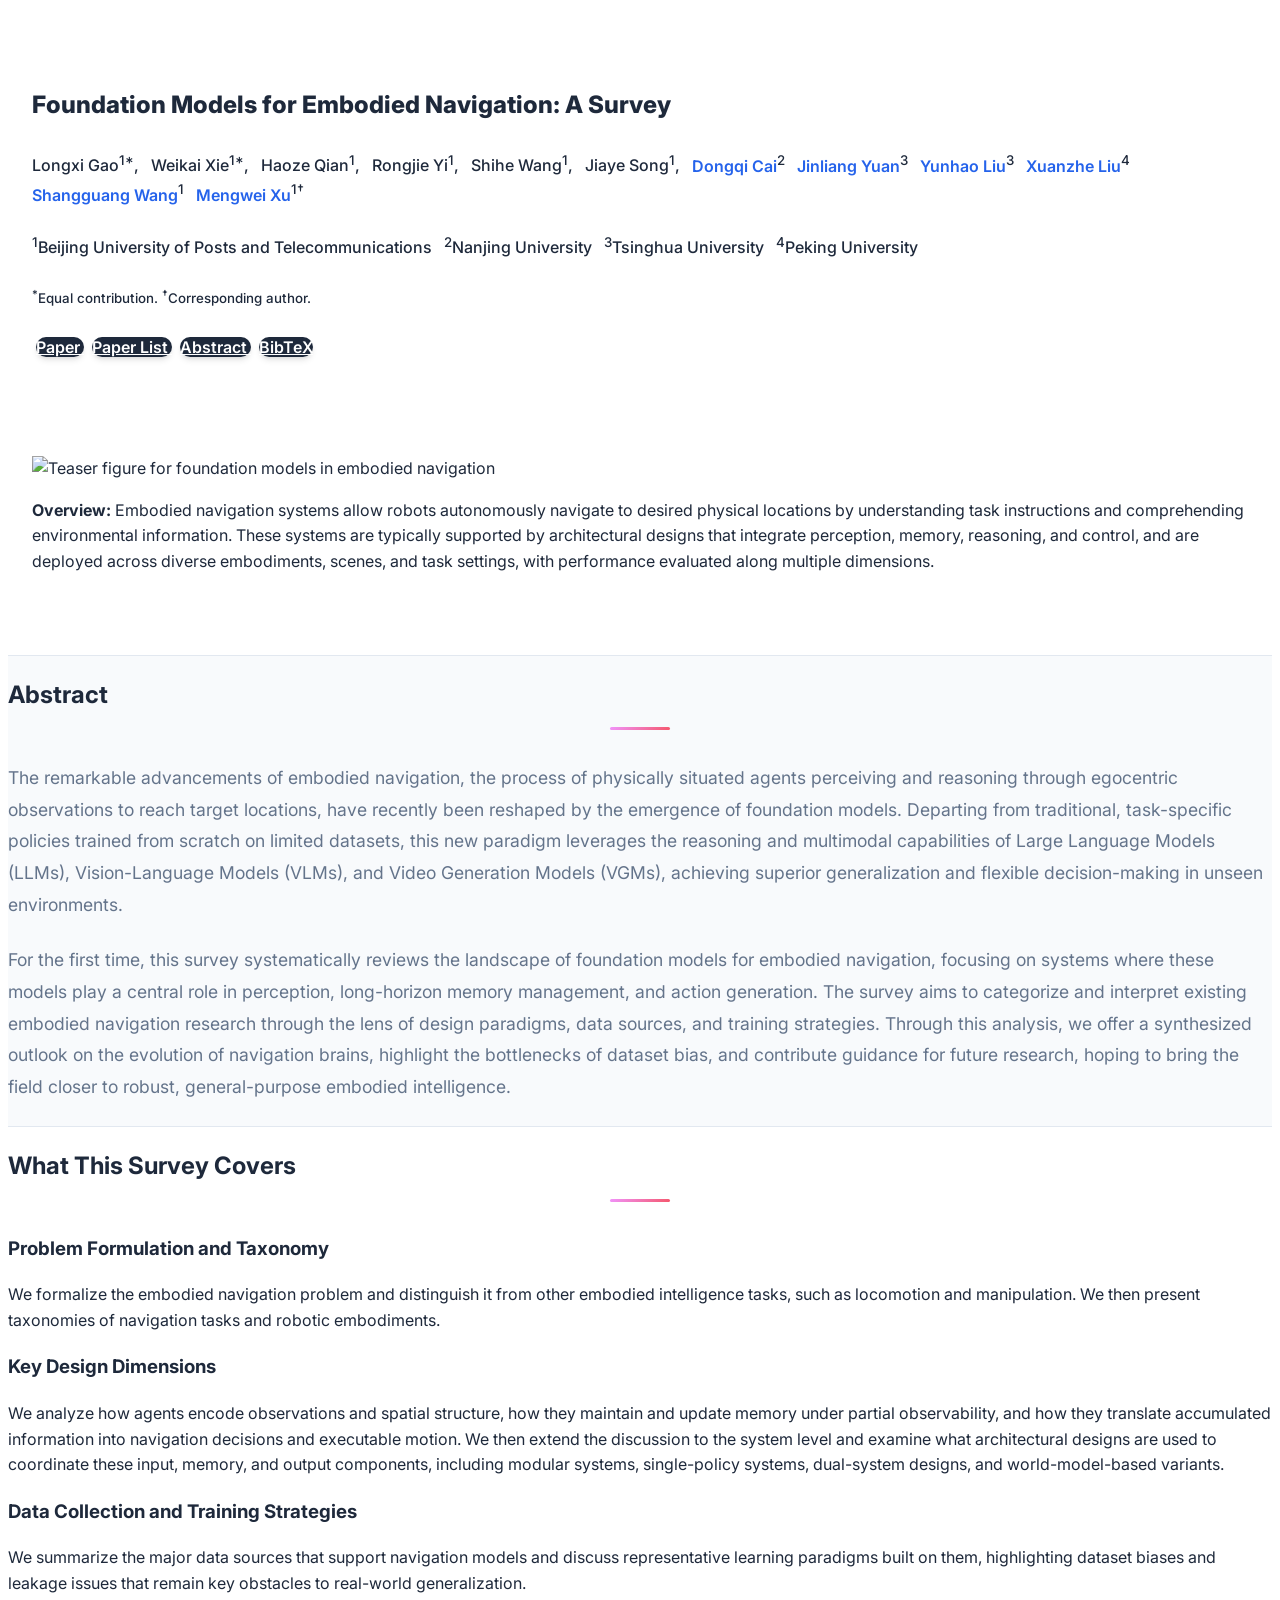
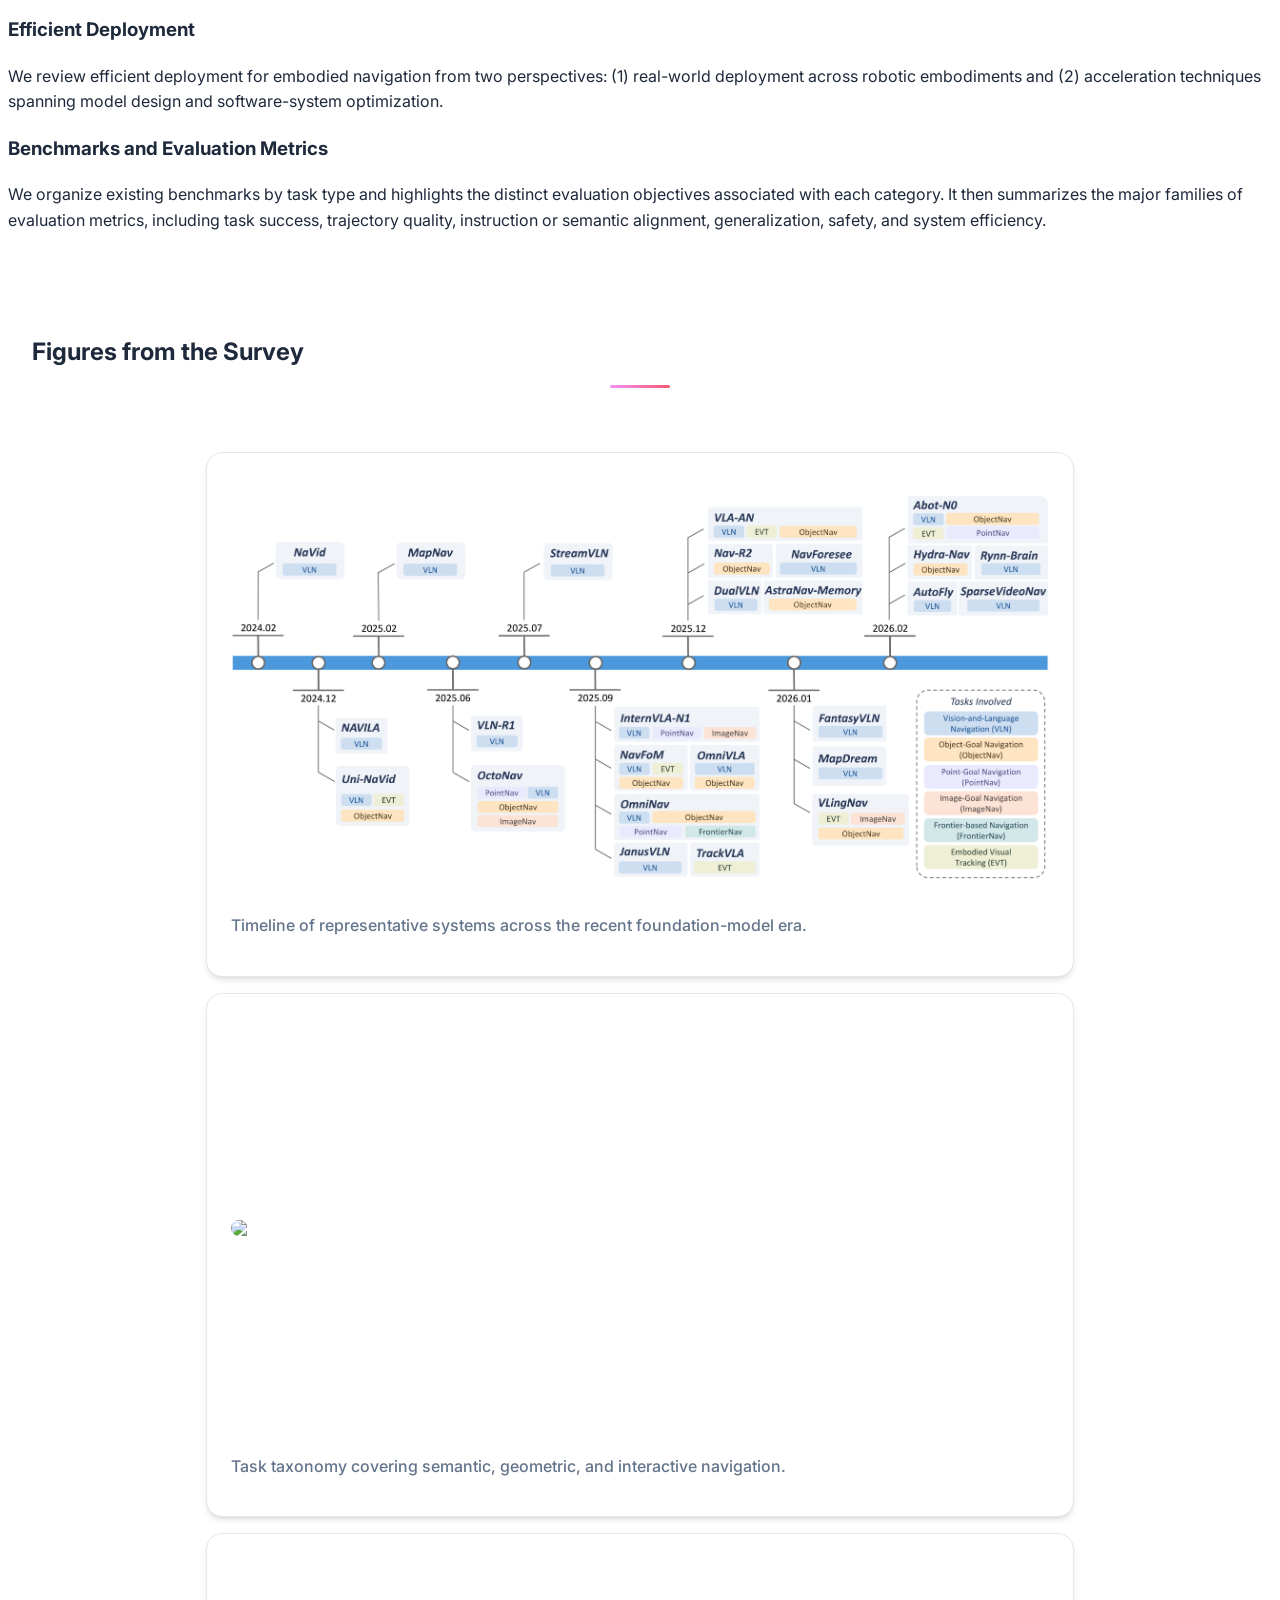
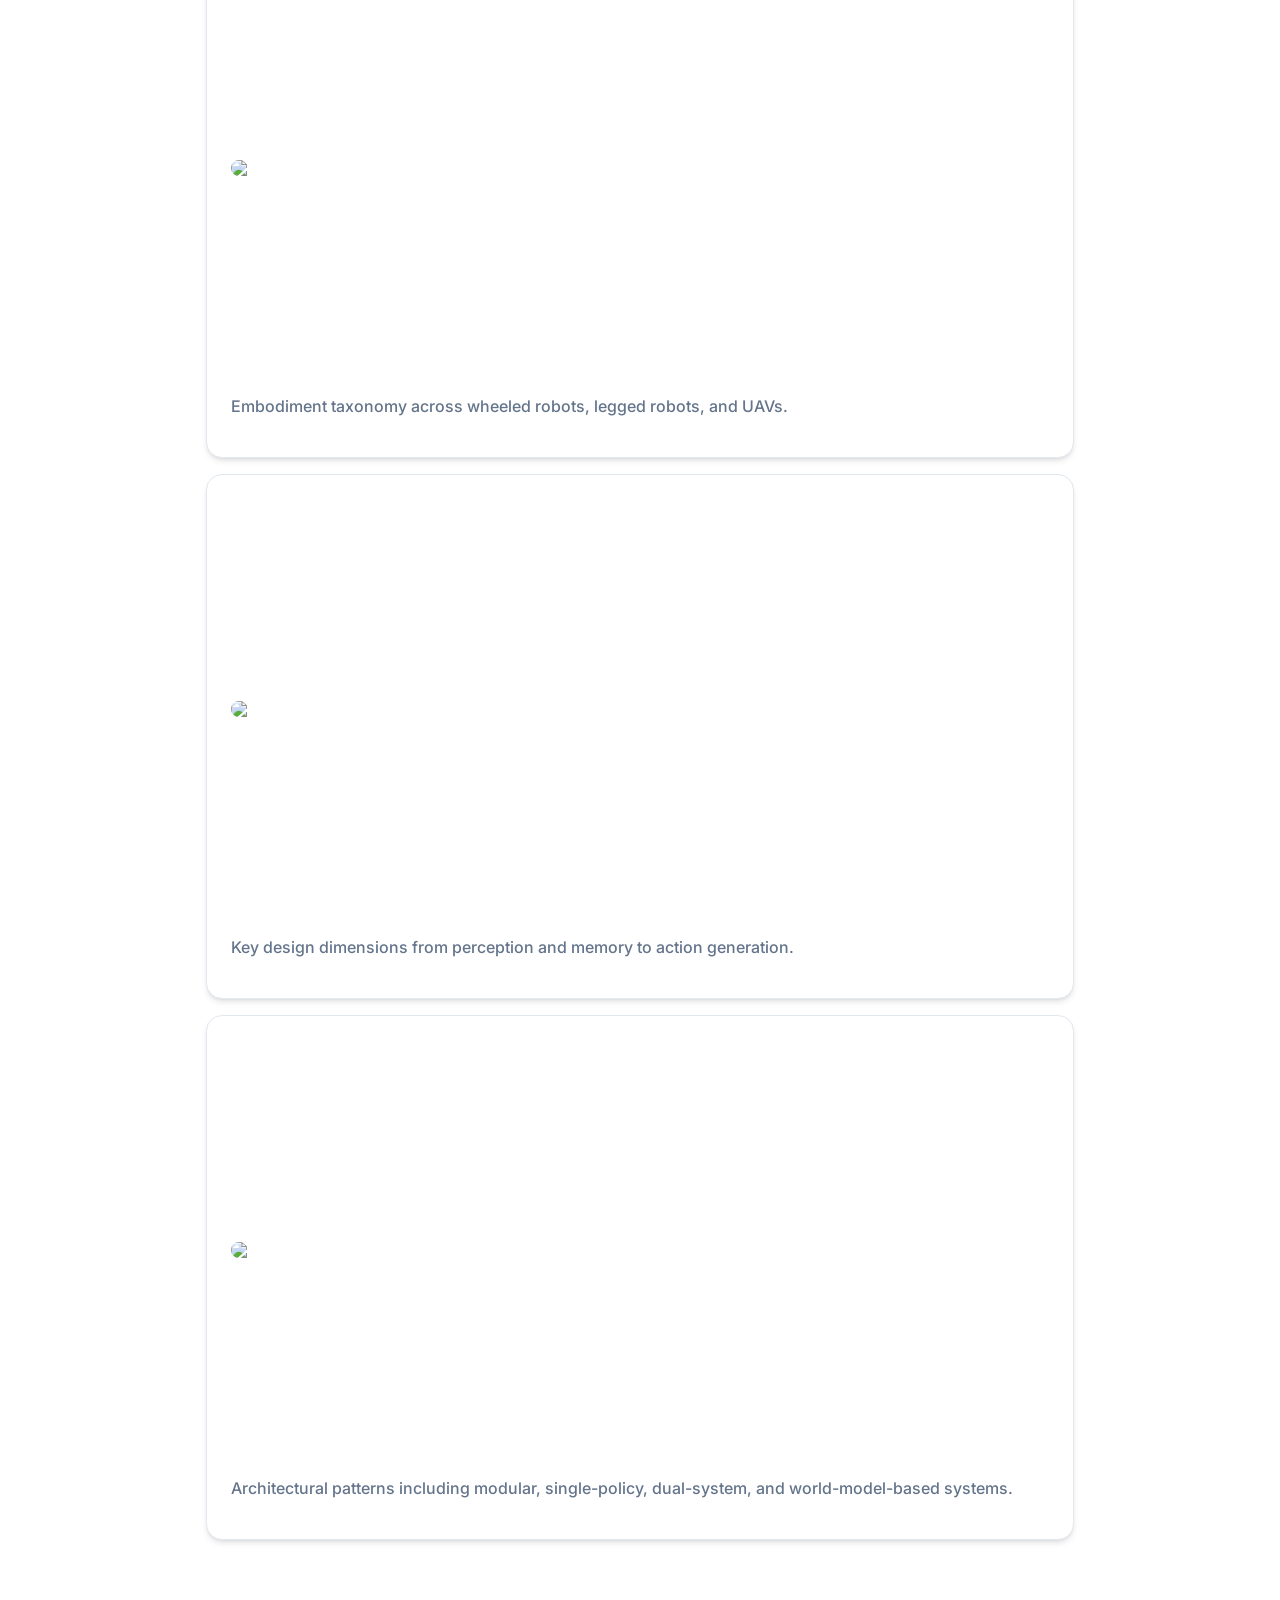
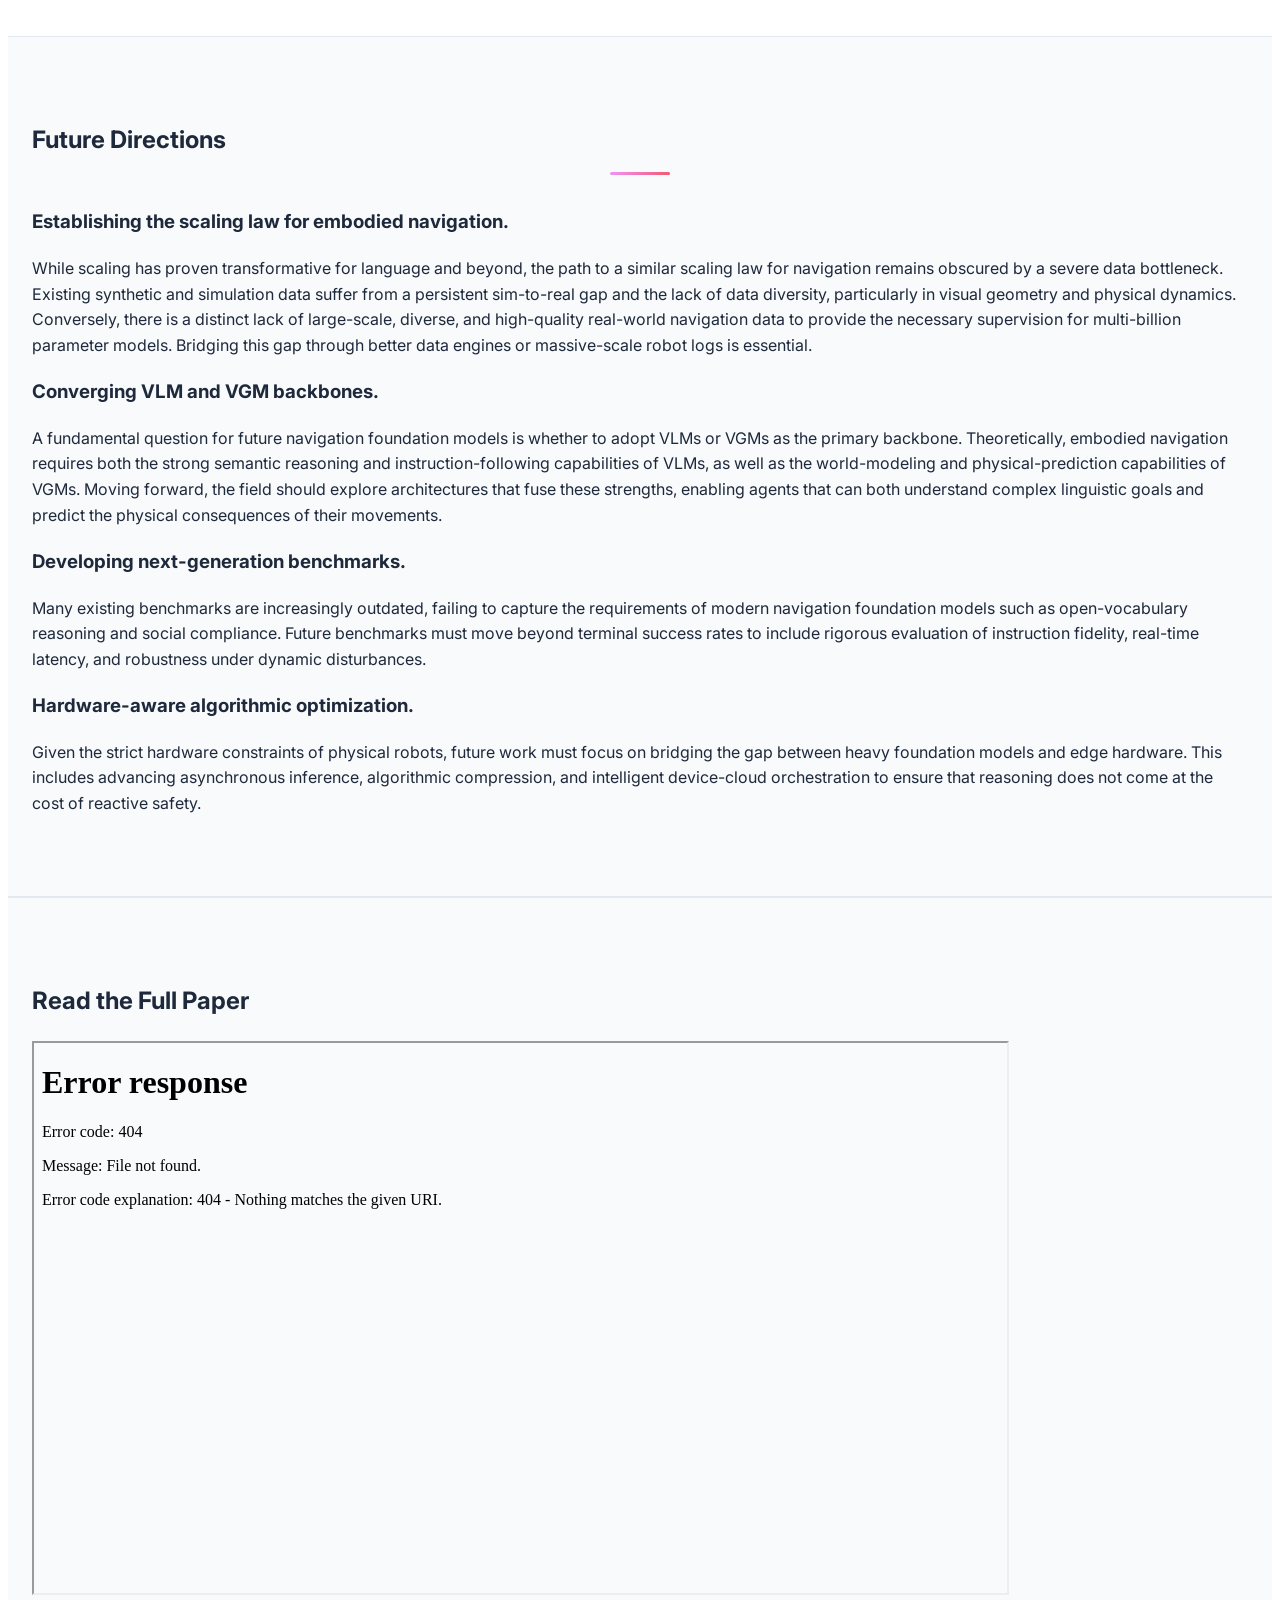
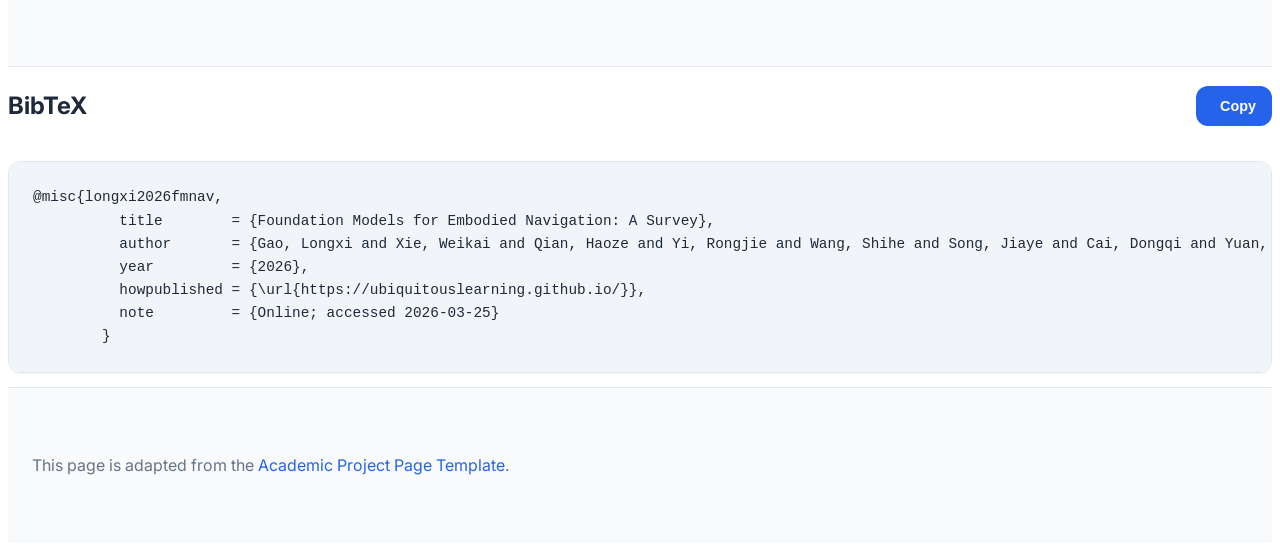
==== index.html @ 3165f584 "init" ====
<!DOCTYPE html>
<html lang="en">
<head>
  <meta charset="utf-8">
  <meta name="viewport" content="width=device-width, initial-scale=1">

  <meta name="title" content="Foundation Models for Embodied Navigation: A Survey">
  <meta name="description" content="Project page for the survey on foundation models for embodied navigation, covering taxonomy, design dimensions, data and training strategies, efficient deployment, benchmarks, and future directions.">
  <meta name="keywords" content="embodied navigation, foundation models, large language models, vision-language models, world models, robot navigation, survey">
  <meta name="author" content="Longxi Gao, Weikai Xie, Haoze Qian, Rongjie Yi, Shihe Wang, Jiaye Song, Dongqi Cai, Jinliang Yuan, Yunhao Liu, Xuanzhe Liu, Shangguang Wang, Mengwei Xu">
  <meta name="robots" content="index, follow">
  <meta name="language" content="English">

  <meta property="og:type" content="article">
  <meta property="og:site_name" content="Embodied Navigation Survey">
  <meta property="og:title" content="Foundation Models for Embodied Navigation: A Survey">
  <meta property="og:description" content="A survey of how LLMs, VLMs, and world-model-style systems are reshaping embodied navigation.">
  <meta property="og:url" content="https://github.com/UbiquitousLearning/EmbodiedNavigation-Survey">
  <meta property="og:image" content="static/images/teaser.png">
  <meta property="og:image:width" content="1200">
  <meta property="og:image:height" content="630">
  <meta property="og:image:alt" content="Foundation Models for Embodied Navigation: A Survey">
  <meta property="article:published_time" content="2026-03-25T00:00:00.000Z">
  <meta property="article:author" content="Longxi Gao">
  <meta property="article:section" content="Research">
  <meta property="article:tag" content="Embodied Navigation">
  <meta property="article:tag" content="Foundation Models">

  <meta name="twitter:card" content="summary_large_image">
  <meta name="twitter:title" content="Foundation Models for Embodied Navigation: A Survey">
  <meta name="twitter:description" content="Survey project page for foundation models in embodied navigation.">
  <meta name="twitter:image" content="static/images/teaser.png">
  <meta name="twitter:image:alt" content="Foundation Models for Embodied Navigation: A Survey">

  <meta name="citation_title" content="Foundation Models for Embodied Navigation: A Survey">
  <meta name="citation_author" content="Gao, Longxi">
  <meta name="citation_author" content="Xie, Weikai">
  <meta name="citation_author" content="Qian, Haoze">
  <meta name="citation_author" content="Yi, Rongjie">
  <meta name="citation_author" content="Wang, Shihe">
  <meta name="citation_author" content="Song, Jiaye">
  <meta name="citation_author" content="Cai, Dongqi">
  <meta name="citation_author" content="Yuan, Jinliang">
  <meta name="citation_author" content="Liu, Yunhao">
  <meta name="citation_author" content="Liu, Xuanzhe">
  <meta name="citation_author" content="Wang, Shangguang">
  <meta name="citation_author" content="Xu, Mengwei">
  <meta name="citation_publication_date" content="2026">
  <meta name="citation_conference_title" content="Survey / Preprint">
  <meta name="citation_pdf_url" content="static/pdfs/paper.pdf">

  <meta name="theme-color" content="#2563eb">
  <meta name="msapplication-TileColor" content="#2563eb">
  <meta name="apple-mobile-web-app-capable" content="yes">
  <meta name="apple-mobile-web-app-status-bar-style" content="default">

  <link rel="preconnect" href="https://fonts.googleapis.com">
  <link rel="preconnect" href="https://fonts.gstatic.com" crossorigin>
  <link rel="preconnect" href="https://ajax.googleapis.com">
  <link rel="preconnect" href="https://documentcloud.adobe.com">
  <link rel="preconnect" href="https://cdn.jsdelivr.net">

  <title>Foundation Models for Embodied Navigation: A Survey</title>

  <link rel="icon" type="image/x-icon" href="static/images/robot.png">
  <link rel="apple-touch-icon" href="static/images/robot.png">

  <link rel="stylesheet" href="static/css/bulma.min.css">
  <link rel="stylesheet" href="static/css/index.css">

  <link rel="preload" href="static/css/bulma-carousel.min.css" as="style" onload="this.onload=null;this.rel='stylesheet'">
  <link rel="preload" href="static/css/bulma-slider.min.css" as="style" onload="this.onload=null;this.rel='stylesheet'">
  <link rel="preload" href="static/css/fontawesome.all.min.css" as="style" onload="this.onload=null;this.rel='stylesheet'">
  <link rel="preload" href="https://cdn.jsdelivr.net/gh/jpswalsh/academicons@1/css/academicons.min.css" as="style" onload="this.onload=null;this.rel='stylesheet'">

  <noscript>
    <link rel="stylesheet" href="static/css/bulma-carousel.min.css">
    <link rel="stylesheet" href="static/css/bulma-slider.min.css">
    <link rel="stylesheet" href="static/css/fontawesome.all.min.css">
    <link rel="stylesheet" href="https://cdn.jsdelivr.net/gh/jpswalsh/academicons@1/css/academicons.min.css">
  </noscript>

  <link href="https://fonts.googleapis.com/css2?family=Inter:wght@400;500;600;700;800&amp;display=swap" rel="stylesheet">

  <script defer src="https://ajax.googleapis.com/ajax/libs/jquery/3.5.1/jquery.min.js"></script>
  <script defer src="https://documentcloud.adobe.com/view-sdk/main.js"></script>
  <script defer src="static/js/fontawesome.all.min.js"></script>
  <script defer src="static/js/bulma-carousel.min.js"></script>
  <script defer src="static/js/bulma-slider.min.js"></script>
  <script defer src="static/js/index.js"></script>

  <script type="application/ld+json">
  {
    "@context": "https://schema.org",
    "@type": "ScholarlyArticle",
    "headline": "Foundation Models for Embodied Navigation: A Survey",
    "description": "A survey of foundation-model-centered embodied navigation, covering taxonomy, architectural design, data and training pipelines, efficient deployment, benchmarks, and future directions.",
    "author": [
      {"@type": "Person", "name": "Longxi Gao"},
      {"@type": "Person", "name": "Weikai Xie"},
      {"@type": "Person", "name": "Haoze Qian"},
      {"@type": "Person", "name": "Rongjie Yi"},
      {"@type": "Person", "name": "Shihe Wang"},
      {"@type": "Person", "name": "Jiaye Song"},
      {"@type": "Person", "name": "Dongqi Cai"},
      {"@type": "Person", "name": "Jinliang Yuan"},
      {"@type": "Person", "name": "Yunhao Liu"},
      {"@type": "Person", "name": "Xuanzhe Liu"},
      {"@type": "Person", "name": "Shangguang Wang"},
      {"@type": "Person", "name": "Mengwei Xu"}
    ],
    "datePublished": "2026-03-25",
    "publisher": {
      "@type": "Organization",
      "name": "Beijing University of Posts and Telecommunications"
    },
    "url": "https://github.com/UbiquitousLearning/EmbodiedNavigation-Survey",
    "image": "static/images/teaser.png",
    "keywords": [
      "Embodied Navigation",
      "Foundation Models",
      "Vision-Language Models",
      "Large Language Models",
      "World Models"
    ],
    "abstract": "This survey systematically reviews systems where LLMs, VLMs, and related predictive models play a central role in embodied navigation, focusing on taxonomy, design paradigms, data and training strategies, deployment constraints, evaluation, and future directions.",
    "isAccessibleForFree": true,
    "mainEntity": {
      "@type": "WebPage",
      "@id": "https://github.com/UbiquitousLearning/EmbodiedNavigation-Survey"
    }
  }
  </script>
</head>
<body>

  <main id="main-content">
    <section class="hero">
      <div class="hero-body">
        <div class="container is-max-desktop">
          <div class="columns is-centered">
            <div class="column has-text-centered">
              <h1 class="title is-1 publication-title">Foundation Models for Embodied Navigation: A Survey</h1>
              <div class="is-size-5 publication-authors">
                <span class="author-block">Longxi Gao<sup>1*</sup>,</span>
                <span class="author-block">Weikai Xie<sup>1*</sup>,</span>
                <span class="author-block">Haoze Qian<sup>1</sup>,</span>
                <span class="author-block">Rongjie Yi<sup>1</sup>,</span>
                <span class="author-block">Shihe Wang<sup>1</sup>,</span>
                <span class="author-block">Jiaye Song<sup>1</sup>,</span>
                <span class="author-block">
                  <a href="https://www.caidongqi.com/" target="_blank">Dongqi Cai</a><sup>2</sup>
                </span>    
                <span class="author-block">
                  <a href="https://www.yuanjinliang.com/" target="_blank">Jinliang Yuan</a><sup>3</sup>
                </span>    
                <span class="author-block">
                  <a href="https://people.gix.tsinghua.edu.cn/yunhao/en.html" target="_blank">Yunhao Liu</a><sup>3</sup>
                </span>    
                <span class="author-block">
                  <a href="https://cs.pku.edu.cn/info/1234/2110.htm" target="_blank">Xuanzhe Liu</a><sup>4</sup>
                </span>    
                <span class="author-block">
                  <a href="https://teacher.bupt.edu.cn/wangshangguang" target="_blank">Shangguang Wang</a><sup>1</sup>
                </span>    
                <span class="author-block">
                  <a href="https://xumengwei.github.io/" target="_blank">Mengwei Xu</a><sup>1†</sup>
                </span>                
                </span>
              </div>

              <div class="is-size-5 publication-authors">
                <span class="author-block"><sup>1</sup>Beijing University of Posts and Telecommunications</span>
                <span class="author-block"><sup>2</sup>Nanjing University</span>
                <span class="author-block"><sup>3</sup>Tsinghua University</span>
                <span class="author-block"><sup>4</sup>Peking University</span>
              </div>

              <div class="is-size-6 publication-authors">
                <span class="author-block"><small><sup>*</sup>Equal contribution. <sup>†</sup>Corresponding author.</small></span>
              </div>

              <div class="publication-links">
                <span class="link-block">
                  <a href="static/pdfs/foundation-models-for-embodied-navigation-a-survey.pdf" target="_blank" rel="noopener noreferrer" class="external-link button is-normal is-rounded is-dark">
                    <span class="icon">
                      <i class="fas fa-file-pdf"></i>
                    </span>
                    <span>Paper</span>
                  </a>
                </span>
                <span class="link-block">
                  <a href="https://github.com/UbiquitousLearning/EmbodiedNavigation-Survey" target="_blank" rel="noopener noreferrer" class="external-link button is-normal is-rounded is-dark">
                    <span class="icon">
                      <i class="fab fa-github"></i>
                    </span>
                    <span>Paper List</span>
                  </a>
                </span>
                <span class="link-block">
                  <a href="#survey-map" class="external-link button is-normal is-rounded is-dark">
                    <span class="icon">
                      <i class="fas fa-sitemap"></i>
                    </span>
                    <span>Abstract</span>
                  </a>
                </span>
                <span class="link-block">
                  <a href="#BibTeX" class="external-link button is-normal is-rounded is-dark">
                    <span class="icon">
                      <i class="fas fa-quote-right"></i>
                    </span>
                    <span>BibTeX</span>
                  </a>
                </span>
              </div>
            </div>
          </div>
        </div>
      </div>
    </section>

    <section class="hero teaser">
      <div class="container is-max-desktop">
        <div class="hero-body">
          <img src="static/images/0_teaser.png" alt="Teaser figure for foundation models in embodied navigation" loading="eager"/>
          <p class="subtitle has-text-justified is-size-6">
            <strong>Overview:</strong> Embodied navigation systems allow robots autonomously navigate to desired physical locations by understanding task instructions and comprehending environmental information. These systems are typically supported by architectural designs that integrate perception, memory, reasoning, and control, and are deployed across diverse embodiments, scenes, and task settings, with performance evaluated along multiple dimensions.
          </p>
        </div>
      </div>
    </section>

    <section class="section hero is-light" id="survey-map">
      <div class="container is-max-desktop">
        <div class="columns is-centered has-text-centered">
          <div class="column is-four-fifths">
            <h2 class="title is-3">Abstract</h2>
            <div class="content has-text-justified">
              <p>
                The remarkable advancements of embodied navigation, the process of physically situated agents perceiving and reasoning through egocentric observations to reach target locations, have recently been reshaped by the emergence of foundation models. Departing from traditional, task-specific policies trained from scratch on limited datasets, this new paradigm leverages the reasoning and multimodal capabilities of Large Language Models (LLMs), Vision-Language Models (VLMs), and Video Generation Models (VGMs), achieving superior generalization and flexible decision-making in unseen environments.
              </p>
              <p>
                For the first time, this survey systematically reviews the landscape of foundation models for embodied navigation, focusing on systems where these models play a central role in perception, long-horizon memory management, and action generation.
                The survey aims to categorize and interpret existing embodied navigation research through the lens of design paradigms, data sources, and training strategies.
                Through this analysis, we offer a synthesized outlook on the evolution of navigation brains, highlight the bottlenecks of dataset bias, and contribute guidance for future research, hoping to bring the field closer to robust, general-purpose embodied intelligence.
              </p>
            </div>
          </div>
        </div>
      </div>
    </section>

    <section class="section">
      <div class="container is-max-desktop">
        <div class="columns is-centered">
          <div class="column is-full-width">
            <h2 class="title is-3 has-text-centered">What This Survey Covers</h2>
            <div class="columns is-multiline">
              <div class="column is-full">
                <div class="box">
                  <h3 class="title is-5">Problem Formulation and Taxonomy</h3>
                  <p>We formalize the embodied navigation problem and distinguish it from other embodied intelligence tasks, such as locomotion and manipulation. We then present taxonomies of navigation tasks and robotic embodiments.</p>
                </div>
              </div>
              <div class="column is-full">
                <div class="box">
                  <h3 class="title is-5">Key Design Dimensions</h3>
                  <p>We analyze how agents encode observations and spatial structure, how they maintain and update memory under partial observability, and how they translate accumulated information into navigation decisions and executable motion. We then extend the discussion to the system level and examine what architectural designs are used to coordinate these input, memory, and output components, including modular systems, single-policy systems, dual-system designs, and world-model-based variants.</p>
                </div>
              </div>
              <div class="column is-full">
                <div class="box">
                  <h3 class="title is-5">Data Collection and Training Strategies</h3>
                  <p>We summarize the major data sources that support navigation models and discuss representative learning paradigms built on them, highlighting dataset biases and leakage issues that remain key obstacles to real-world generalization.</p>
                </div>
              </div>
              <div class="column is-full">
                <div class="box">
                  <h3 class="title is-5">Efficient Deployment</h3>
                  <p>We review efficient deployment for embodied navigation from two perspectives: (1) real-world deployment across robotic embodiments and (2) acceleration techniques spanning model design and software-system optimization.</p>
                </div>
              </div>
              <div class="column is-full">
                <div class="box">
                  <h3 class="title is-5">Benchmarks and Evaluation Metrics</h3>
                  <p>We organize existing benchmarks by task type and highlights the distinct evaluation objectives associated with each category. It then summarizes the major families of evaluation metrics, including task success, trajectory quality, instruction or semantic alignment, generalization, safety, and system efficiency.</p>
                </div>
              </div>
            </div>
          </div>
        </div>
      </div>
    </section>

    <section class="hero is-small">
      <div class="hero-body">
        <div class="container survey-carousel-container">
          <h2 class="title is-3 has-text-centered">Figures from the Survey</h2>
          <div id="results-carousel" class="carousel results-carousel">
            <div class="item">
              <div class="survey-figure-frame">
                <img src="static/images/1_timeline.png" alt="Timeline of representative embodied navigation foundation models" loading="lazy"/>
              </div>
              <h2 class="subtitle has-text-centered">
                Timeline of representative systems across the recent foundation-model era.
              </h2>
            </div>
            <div class="item">
              <div class="survey-figure-frame">
                <img src="static/images/2_2_task_taxonomy.png" alt="Task taxonomy for embodied navigation" loading="lazy"/>
              </div>
              <h2 class="subtitle has-text-centered">
                Task taxonomy covering semantic, geometric, and interactive navigation.
              </h2>
            </div>
            <div class="item">
              <div class="survey-figure-frame">
                <img src="static/images/2_3_embodiment_taxonomy.png" alt="Embodiment taxonomy for embodied navigation" loading="lazy"/>
              </div>
              <h2 class="subtitle has-text-centered">
                Embodiment taxonomy across wheeled robots, legged robots, and UAVs.
              </h2>
            </div>
            <div class="item">
              <div class="survey-figure-frame">
                <img src="static/images/3_1_key_design.png" alt="Key design dimensions for embodied navigation" loading="lazy"/>
              </div>
              <h2 class="subtitle has-text-centered">
                Key design dimensions from perception and memory to action generation.
              </h2>
            </div>
            <div class="item">
              <div class="survey-figure-frame">
                <img src="static/images/3_4_architecture.png" alt="Architecture patterns for embodied navigation systems" loading="lazy"/>
              </div>
              <h2 class="subtitle has-text-centered">
                Architectural patterns including modular, single-policy, dual-system, and world-model-based systems.
              </h2>
            </div>
          </div>
        </div>
      </div>
    </section>

    <section class="hero is-small is-light">
      <div class="hero-body">
        <div class="container">
          <h2 class="title is-3 has-text-centered">Future Directions</h2>
          <div class="columns is-multiline is-centered">
            <div class="column is-two-thirds">
              <div class="box">
                <h3 class="title is-5">Establishing the scaling law for embodied navigation.</h3>
                <p>While scaling has proven transformative for language and beyond, the path to a similar scaling law for navigation remains obscured by a severe data bottleneck. Existing synthetic and simulation data suffer from a persistent sim-to-real gap and the lack of data diversity, particularly in visual geometry and physical dynamics. Conversely, there is a distinct lack of large-scale, diverse, and high-quality real-world navigation data to provide the necessary supervision for multi-billion parameter models. Bridging this gap through better data engines or massive-scale robot logs is essential.</p>
              </div>
            </div>
          
            <div class="column is-two-thirds">
              <div class="box">
                <h3 class="title is-5">Converging VLM and VGM backbones.</h3>
                <p>A fundamental question for future navigation foundation models is whether to adopt VLMs or VGMs as the primary backbone. Theoretically, embodied navigation requires both the strong semantic reasoning and instruction-following capabilities of VLMs, as well as the world-modeling and physical-prediction capabilities of VGMs. Moving forward, the field should explore architectures that fuse these strengths, enabling agents that can both understand complex linguistic goals and predict the physical consequences of their movements.</p>
              </div>
            </div>
          
            <div class="column is-two-thirds">
              <div class="box">
                <h3 class="title is-5">Developing next-generation benchmarks.</h3>
                <p>Many existing benchmarks are increasingly outdated, failing to capture the requirements of modern navigation foundation models such as open-vocabulary reasoning and social compliance. Future benchmarks must move beyond terminal success rates to include rigorous evaluation of instruction fidelity, real-time latency, and robustness under dynamic disturbances.</p>
              </div>
            </div>
          
            <div class="column is-two-thirds">
              <div class="box">
                <h3 class="title is-5">Hardware-aware algorithmic optimization.</h3>
                <p>Given the strict hardware constraints of physical robots, future work must focus on bridging the gap between heavy foundation models and edge hardware. This includes advancing asynchronous inference, algorithmic compression, and intelligent device-cloud orchestration to ensure that reasoning does not come at the cost of reactive safety.</p>
              </div>
            </div>
          </div>          
        </div>
      </div>
    </section>

    <section class="hero is-small is-light">
      <div class="hero-body">
        <div class="container">
          <h2 class="title has-text-centered">Read the Full Paper</h2>
          <div class="has-text-centered">
            <iframe src="static/pdfs/foundation-models-for-embodied-navigation-a-survey.pdf" width="80%" height="550" title="Foundation Models for Embodied Navigation: A Survey PDF"></iframe>
          </div>
        </div>
      </div>
    </section>

    <section class="section" id="BibTeX">
      <div class="container is-max-desktop content">
        <div class="bibtex-header">
          <h2 class="title">BibTeX</h2>
          <button class="copy-bibtex-btn" onclick="copyBibTeX()" title="Copy BibTeX to clipboard">
            <i class="fas fa-copy"></i>
            <span class="copy-text">Copy</span>
          </button>
        </div>
        <pre id="bibtex-code"><code>@misc{longxi2026fmnav,
          title        = {Foundation Models for Embodied Navigation: A Survey},
          author       = {Gao, Longxi and Xie, Weikai and Qian, Haoze and Yi, Rongjie and Wang, Shihe and Song, Jiaye and Cai, Dongqi and Yuan, Jinliang and Liu, Yunhao and Liu, Xuanzhe and Wang, Shangguang and Xu, Mengwei},
          year         = {2026},
          howpublished = {\url{https://ubiquitouslearning.github.io/}},
          note         = {Online; accessed 2026-03-25}
        }</code></pre>
      </div>
    </section>

    <footer class="footer">
      <div class="container">
        <div class="columns is-centered">
          <div class="column is-8">
            <div class="content">
              <p>
                This page is adapted from the <a href="https://github.com/eliahuhorwitz/Academic-project-page-template" target="_blank" rel="noopener noreferrer">Academic Project Page Template</a>.
              </p>
            </div>
          </div>
        </div>
      </div>
    </footer>
  </main>
</body>
</html>
---- static/css/index.css ----
/* Modern CSS Variables for consistent theming */
:root {
  --primary-color: #2563eb;
  --primary-hover: #1d4ed8;
  --secondary-color: #64748b;
  --accent-color: #0ea5e9;
  --text-primary: #1e293b;
  --text-secondary: #64748b;
  --text-light: #94a3b8;
  --background-primary: #ffffff;
  --background-secondary: #f8fafc;
  --background-accent: #f1f5f9;
  --border-color: #e2e8f0;
  --shadow-sm: 0 1px 2px 0 rgb(0 0 0 / 0.05);
  --shadow-md: 0 4px 6px -1px rgb(0 0 0 / 0.1), 0 2px 4px -2px rgb(0 0 0 / 0.1);
  --shadow-lg: 0 10px 15px -3px rgb(0 0 0 / 0.1), 0 4px 6px -4px rgb(0 0 0 / 0.1);
  --shadow-xl: 0 20px 25px -5px rgb(0 0 0 / 0.1), 0 8px 10px -6px rgb(0 0 0 / 0.1);
  --gradient-primary: linear-gradient(135deg, #667eea 0%, #764ba2 100%);
  --gradient-accent: linear-gradient(135deg, #f093fb 0%, #f5576c 100%);
  --gradient-subtle: linear-gradient(135deg, #ffecd2 0%, #fcb69f 100%);
  --border-radius: 12px;
  --border-radius-lg: 16px;
  --transition: all 0.3s cubic-bezier(0.4, 0, 0.2, 1);
}

/* Smooth scrolling for better UX */
html {
  scroll-behavior: smooth;
}

body {
  font-family: 'Inter', 'Segoe UI', -apple-system, BlinkMacSystemFont, sans-serif;
  color: var(--text-primary);
  line-height: 1.6;
  font-size: 16px;
  background-color: var(--background-primary);
  -webkit-font-smoothing: antialiased;
  -moz-osx-font-smoothing: grayscale;
}


/* Modern Button Styles */
.button {
  border-radius: var(--border-radius) !important;
  font-weight: 600 !important;
  transition: var(--transition) !important;
  border: 2px solid transparent !important;
  position: relative;
  overflow: hidden;
}

.button.is-dark {
  background: var(--text-primary) !important;
  border: none !important;
  color: white !important;
  box-shadow: var(--shadow-md);
}

.button.is-dark:hover {
  transform: translateY(-2px);
  box-shadow: var(--shadow-lg);
  background: var(--primary-color) !important;
}

.button.is-dark:active {
  transform: translateY(0);
  box-shadow: var(--shadow-md);
}

.footer .icon-link {
    font-size: 25px;
    color: var(--text-secondary);
    transition: var(--transition);
}

.footer .icon-link:hover {
    color: var(--primary-color);
    transform: translateY(-2px);
}

.link-block a {
    margin: 8px 4px;
}

.dnerf {
  font-variant: small-caps;
}


/* Hero Section Modernization */
.hero {
  position: relative;
  overflow: hidden;
}

.hero.is-light {
  background: var(--background-secondary);
  border-top: 1px solid var(--border-color);
  border-bottom: 1px solid var(--border-color);
}

.hero-body {
  padding: 4rem 1.5rem;
}

.teaser .hero-body {
  padding-top: 2rem;
  padding-bottom: 4rem;
}

.teaser {
  font-family: 'Inter', sans-serif;
}


/* Publication Content Styling */
.publication-title {
    font-family: 'Inter', sans-serif !important;
    font-weight: 800 !important;
    color: var(--text-primary) !important;
    margin-bottom: 2rem !important;
    line-height: 1.1 !important;
}

.publication-banner {
  max-height: 70vh;
  border-radius: var(--border-radius-lg);
  overflow: hidden;
  box-shadow: var(--shadow-xl);
  margin: 2rem 0;
}

.publication-banner video {
  position: relative;
  left: auto;
  top: auto;
  transform: none;
  object-fit: cover;
  width: 100%;
  height: 100%;
  border-radius: var(--border-radius-lg);
}

.publication-header .hero-body {
  padding: 6rem 1.5rem 4rem;
}

.publication-authors {
    font-family: 'Inter', sans-serif !important;
    font-weight: 500;
    margin-bottom: 1.5rem;
}

.publication-venue {
    color: var(--text-secondary);
    width: fit-content;
    font-weight: 600;
    background: var(--background-accent);
    padding: 0.5rem 1rem;
    border-radius: var(--border-radius);
    margin-top: 1rem;
    display: inline-block;
}

.publication-awards {
    color: #ef4444;
    width: fit-content;
    font-weight: 700;
    background: linear-gradient(135deg, #fef2f2, #fee2e2);
    padding: 0.5rem 1rem;
    border-radius: var(--border-radius);
    border-left: 4px solid #ef4444;
    margin-top: 1rem;
}

.publication-authors a {
   color: var(--primary-color) !important;
   text-decoration: none;
   font-weight: 600;
   transition: var(--transition);
   position: relative;
}

.publication-authors a::after {
    content: '';
    position: absolute;
    width: 0;
    height: 2px;
    bottom: -2px;
    left: 0;
    background: var(--gradient-accent);
    transition: var(--transition);
}

.publication-authors a:hover::after {
    width: 100%;
}

.publication-authors a:hover {
    color: var(--primary-hover) !important;
}

.author-block {
  display: inline-block;
  margin-right: 0.5rem;
}

.publication-banner img {
  border-radius: var(--border-radius-lg);
  box-shadow: var(--shadow-lg);
  transition: var(--transition);
}

.publication-banner img:hover {
  transform: scale(1.02);
  box-shadow: var(--shadow-xl);
}

/* Modern Video and Carousel Styling */
.publication-video {
    position: relative;
    width: 100%;
    height: 0;
    padding-bottom: 56.25%;
    overflow: hidden;
    border-radius: var(--border-radius-lg) !important;
    box-shadow: var(--shadow-xl);
    transition: var(--transition);
}

.publication-video:hover {
    transform: translateY(-4px);
    box-shadow: var(--shadow-xl);
}

.publication-video iframe {
    position: absolute;
    top: 0;
    left: 0;
    width: 100%;
    height: 100%;
    border-radius: var(--border-radius-lg);
}

.publication-body img {
  border-radius: var(--border-radius);
  box-shadow: var(--shadow-md);
  transition: var(--transition);
}

.publication-body img:hover {
  transform: translateY(-2px);
  box-shadow: var(--shadow-lg);
}

.results-carousel {
  overflow: hidden;
  padding: 1rem 0;
}

.results-carousel .item {
  margin: 1rem;
  overflow: hidden;
  padding: 1.5rem;
  font-size: 0;
  background: var(--background-primary);
  border-radius: var(--border-radius-lg);
  box-shadow: var(--shadow-md);
  transition: var(--transition);
  border: 1px solid var(--border-color);
}

.results-carousel .item:hover {
  transform: translateY(-4px);
  box-shadow: var(--shadow-lg);
}

.results-carousel .item img,
.results-carousel video {
  margin: 0;
  border-radius: var(--border-radius);
  width: 100%;
  height: auto;
}

.results-carousel .subtitle {
  font-size: 1rem !important;
  color: var(--text-secondary);
  margin-top: 1rem;
  font-weight: 500;
}

/* Pagination and Misc Improvements */
.slider-pagination .slider-page {
  background: var(--primary-color);
  border-radius: 50%;
  transition: var(--transition);
}

.slider-pagination .slider-page.is-active {
  background: var(--primary-hover);
  transform: scale(1.2);
}

.eql-cntrb { 
  font-size: 0.875rem;
  color: var(--text-light);
  font-style: italic;
}

/* Section Titles */
.title.is-3 {
  font-family: 'Inter', sans-serif !important;
  font-weight: 700 !important;
  color: var(--text-primary);
  margin-bottom: 2rem !important;
  position: relative;
  padding-bottom: 1rem;
}

.title.is-3::after {
  content: '';
  position: absolute;
  bottom: 0;
  left: 50%;
  transform: translateX(-50%);
  width: 60px;
  height: 3px;
  background: var(--gradient-accent);
  border-radius: 2px;
}

/* Content Improvements */
.content.has-text-justified {
  font-size: 1.1rem;
  line-height: 1.8;
  color: var(--text-secondary);
}

.content.has-text-justified p {
  margin-bottom: 1.5rem;
}

/* Footer Improvements */
.footer {
  background: var(--background-secondary);
  border-top: 1px solid var(--border-color);
  padding: 3rem 1.5rem;
}

.footer .content {
  color: var(--text-secondary);
  line-height: 1.7;
}

.footer a {
  color: var(--primary-color);
  text-decoration: none;
  transition: var(--transition);
}

.footer a:hover {
  color: var(--primary-hover);
  text-decoration: underline;
}

/* BibTeX Styling */
pre {
  background: var(--background-accent) !important;
  border: 1px solid var(--border-color) !important;
  border-radius: var(--border-radius) !important;
  padding: 1.5rem !important;
  font-size: 0.9rem !important;
  overflow-x: auto;
  box-shadow: var(--shadow-sm);
}

code {
  background: var(--background-accent) !important;
  color: var(--text-primary) !important;
  font-family: 'SF Mono', 'Monaco', 'Cascadia Code', 'Roboto Mono', monospace !important;
}

/* BibTeX Section Improvements */
.bibtex-header {
  display: flex;
  justify-content: space-between;
  align-items: center;
  margin-bottom: 1rem;
}

.copy-bibtex-btn {
  background: var(--primary-color);
  color: white;
  border: none;
  border-radius: var(--border-radius);
  padding: 0.75rem 1rem;
  font-size: 0.9rem;
  font-weight: 600;
  cursor: pointer;
  transition: var(--transition);
  display: inline-flex;
  align-items: center;
  gap: 0.5rem;
}

.copy-bibtex-btn:hover {
  background: var(--primary-hover);
  transform: translateY(-2px);
  box-shadow: var(--shadow-md);
}

.copy-bibtex-btn.copied {
  background: #10b981;
}

.copy-bibtex-btn.copied .copy-text::after {
  content: "ied!";
}

/* Scroll to Top Button */
.scroll-to-top {
  position: fixed;
  bottom: 2rem;
  right: 2rem;
  width: 50px;
  height: 50px;
  background: var(--primary-color);
  color: white;
  border: none;
  border-radius: 50%;
  cursor: pointer;
  opacity: 0;
  visibility: hidden;
  transition: var(--transition);
  z-index: 999;
  display: flex;
  align-items: center;
  justify-content: center;
  font-size: 1.2rem;
  box-shadow: var(--shadow-lg);
}

.scroll-to-top:hover {
  background: var(--primary-hover);
  transform: translateY(-3px);
  box-shadow: var(--shadow-xl);
}

.scroll-to-top.visible {
  opacity: 1;
  visibility: visible;
}


/* More Works Dropdown */
.more-works-container {
  position: fixed;
  top: 2rem;
  right: 2rem;
  z-index: 1000;
}

.more-works-btn {
  background: var(--background-primary);
  color: var(--text-primary);
  border: 2px solid var(--border-color);
  border-radius: var(--border-radius-lg);
  padding: 0.75rem 1.25rem;
  font-weight: 600;
  font-size: 0.9rem;
  box-shadow: var(--shadow-md);
  transition: var(--transition);
  cursor: pointer;
  text-decoration: none;
  display: inline-flex;
  align-items: center;
  gap: 0.5rem;
  font-family: 'Inter', sans-serif;
}

.more-works-btn:hover {
  transform: translateY(-2px);
  box-shadow: var(--shadow-lg);
  background: var(--background-secondary);
  border-color: var(--primary-color);
}

.more-works-btn .dropdown-arrow {
  transition: var(--transition);
  font-size: 0.8rem;
}

.more-works-btn.active .dropdown-arrow {
  transform: rotate(180deg);
}

.more-works-dropdown {
  position: absolute;
  top: calc(100% + 0.5rem);
  right: 0;
  width: 400px;
  max-width: 90vw;
  background: var(--background-primary);
  border: 1px solid var(--border-color);
  border-radius: var(--border-radius-lg);
  box-shadow: var(--shadow-xl);
  opacity: 0;
  visibility: hidden;
  transform: translateY(-10px);
  transition: var(--transition);
  max-height: 70vh;
  overflow-y: auto;
}

.more-works-dropdown.show {
  opacity: 1;
  visibility: visible;
  transform: translateY(0);
}

.dropdown-header {
  display: flex;
  justify-content: space-between;
  align-items: center;
  padding: 1.5rem 1.5rem 1rem;
  border-bottom: 1px solid var(--border-color);
}

.dropdown-header h4 {
  margin: 0;
  font-size: 1.1rem;
  font-weight: 700;
  color: var(--text-primary);
}

.close-btn {
  background: none;
  border: none;
  color: var(--text-secondary);
  cursor: pointer;
  padding: 0.5rem;
  border-radius: var(--border-radius);
  transition: var(--transition);
}

.close-btn:hover {
  background: var(--background-accent);
  color: var(--text-primary);
}

.works-list {
  padding: 1rem;
}

.work-item {
  display: flex;
  align-items: flex-start;
  justify-content: space-between;
  padding: 1rem;
  border-radius: var(--border-radius);
  text-decoration: none;
  color: inherit;
  transition: var(--transition);
  margin-bottom: 0.5rem;
}

.work-item:hover {
  background: var(--background-accent);
  transform: translateX(4px);
}

.work-info h5 {
  margin: 0 0 0.5rem 0;
  font-size: 1rem;
  font-weight: 500;
  color: var(--text-primary);
}

.work-info p {
  margin: 0 0 0.5rem 0;
  font-size: 0.9rem;
  color: var(--text-secondary);
  line-height: 1.4;
}

.work-venue {
  font-size: 0.8rem;
  color: var(--text-light);
  font-style: italic;
}

.work-item .fas {
  color: var(--text-light);
  font-size: 0.9rem;
  margin-top: 0.2rem;
  flex-shrink: 0;
}


/* Mobile Responsive Improvements */
@media screen and (max-width: 768px) {
  .hero-body {
    padding: 2rem 1rem;
  }
  
  .publication-header .hero-body {
    padding: 3rem 1rem 2rem;
  }
  
  .publication-title {
    font-size: 2.5rem !important;
    line-height: 1.2 !important;
    margin-bottom: 1.5rem !important;
  }
  
  .publication-authors {
    font-size: 1rem !important;
  }
  
  .button {
    margin: 0.25rem !important;
    font-size: 0.875rem !important;
    padding: 0.75rem 1rem !important;
  }
  
  .more-works-container {
    bottom: 2rem;
    right: 1rem;
    top: auto;
  }
  
  .more-works-btn {
    padding: 0.6rem 1rem;
    font-size: 0.8rem;
  }
  
  .more-works-dropdown {
    width: calc(100vw - 2rem);
    right: -1rem;
    bottom: calc(100% + 0.5rem);
    top: auto;
  }
  
  .results-carousel .item {
    margin: 0.5rem;
    padding: 1rem;
  }
  
  .teaser .hero-body {
    padding: 1rem;
  }
  
  .content.has-text-justified {
    font-size: 1rem;
  }
}

@media screen and (max-width: 480px) {
  .publication-title {
    font-size: 2rem !important;
  }
  
  .hero-body {
    padding: 1.5rem 0.75rem;
  }
  
  .more-works-container {
    position: fixed;
    bottom: 2rem;
    right: 1rem;
    z-index: 1000;
  }
  
  .more-works-btn {
    padding: 0.5rem 0.75rem;
    font-size: 0.75rem;
  }
  
  .more-works-dropdown {
    position: absolute;
    bottom: calc(100% + 0.5rem);
    right: 0;
    width: calc(100vw - 2rem);
    max-width: 90vw;
  }
  
  .link-block {
    display: block;
    margin-bottom: 0.5rem;
  }
  
  .button {
    width: 100%;
    justify-content: center;
  }
}

/* Tablet Responsive */
@media screen and (min-width: 769px) and (max-width: 1024px) {
  .hero-body {
    padding: 3rem 2rem;
  }
  
  .publication-header .hero-body {
    padding: 4rem 2rem 3rem;
  }
}

/* Animation for page load */
@keyframes fadeInUp {
  from {
    opacity: 0;
    transform: translateY(30px);
  }
  to {
    opacity: 1;
    transform: translateY(0);
  }
}

.hero, .section {
  animation: fadeInUp 0.6s ease-out;
}

/* Improved focus states for accessibility */
.button:focus,
.related-works-btn:focus,
a:focus {
  outline: 2px solid var(--primary-color);
  outline-offset: 2px;
}


/* Print styles */
@media print {
  .more-works-container {
    display: none;
  }
  
  .hero, .section {
    animation: none;
  }
  
  .button {
    background: transparent !important;
    color: var(--text-primary) !important;
    box-shadow: none !important;
  }
}

.survey-figure-frame {
  width: 100%;
  height: 420px;
  display: flex;
  align-items: center;
  justify-content: center;
}

.survey-figure-frame img {
  max-width: 100%;
  max-height: 100%;
  width: auto;
  height: auto;
  object-fit: contain;
}

.results-carousel {
  max-width: 900px;
  margin: 0 auto;
}
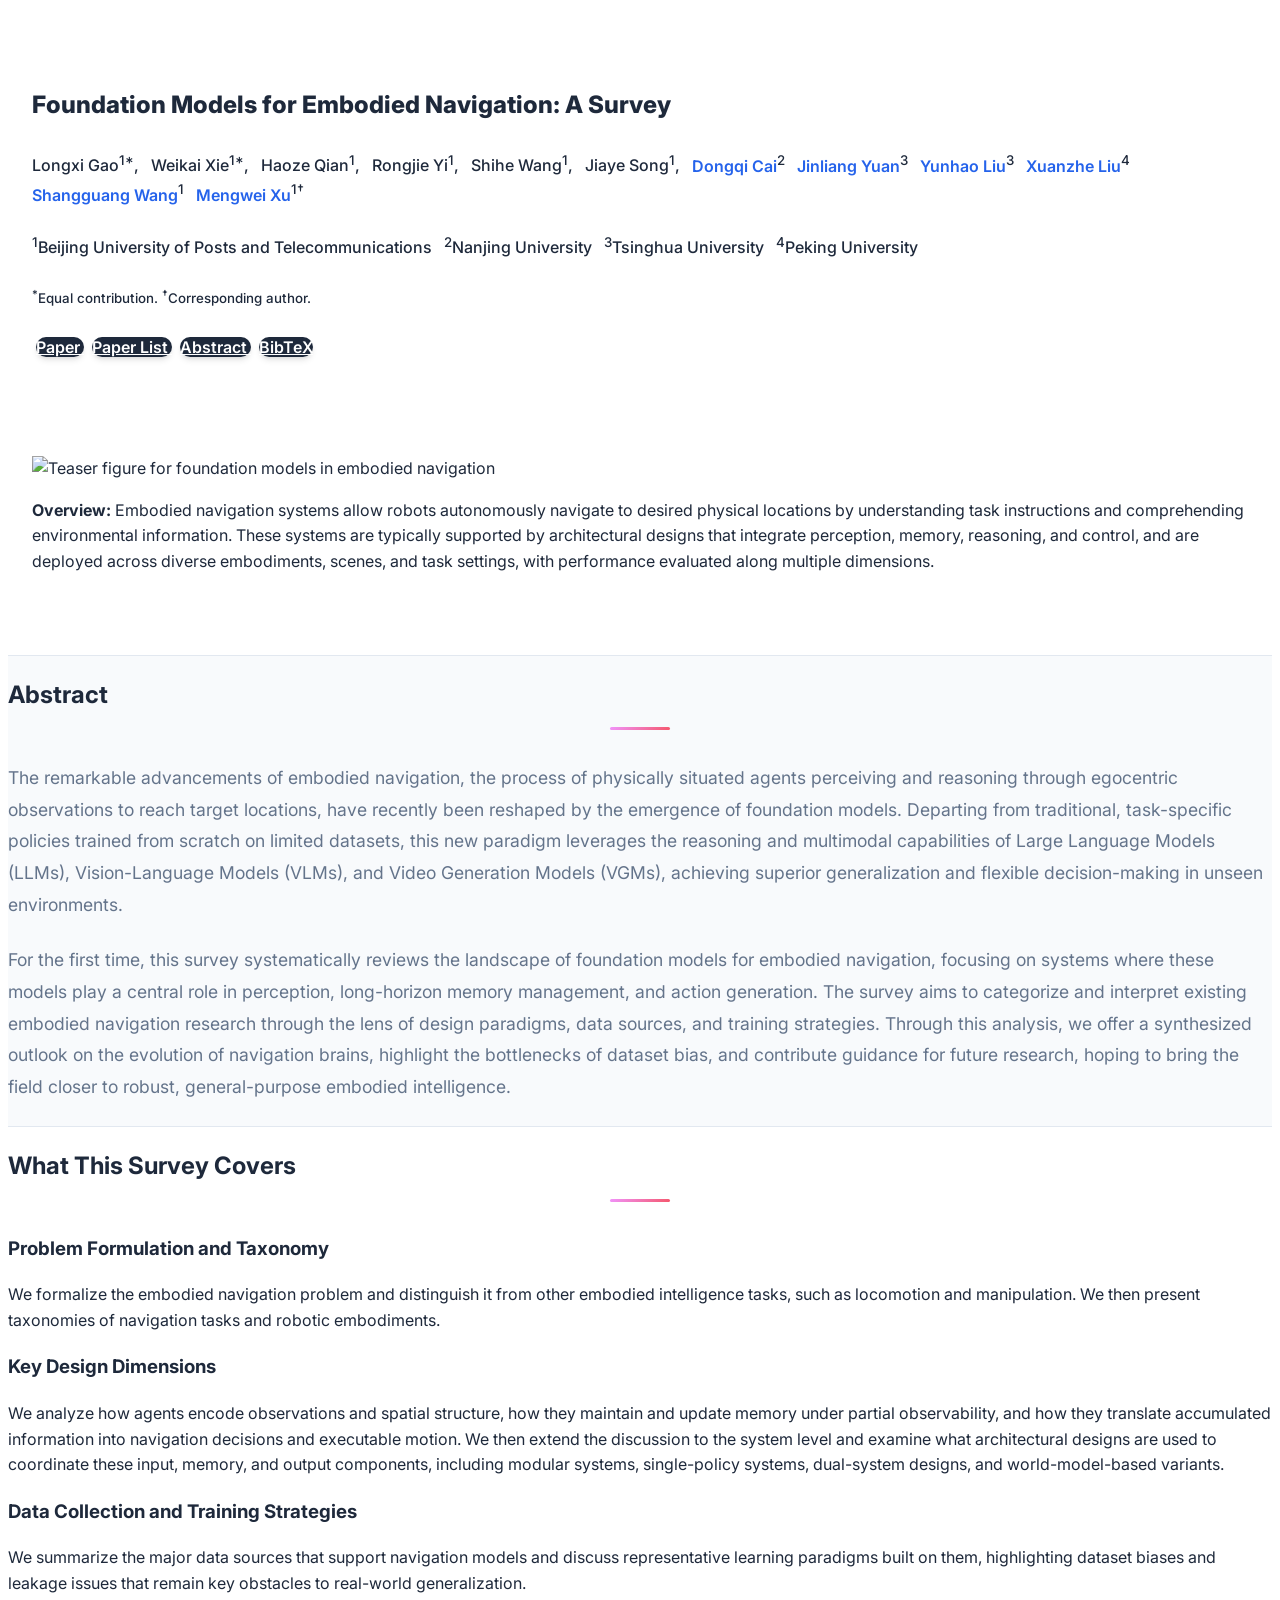
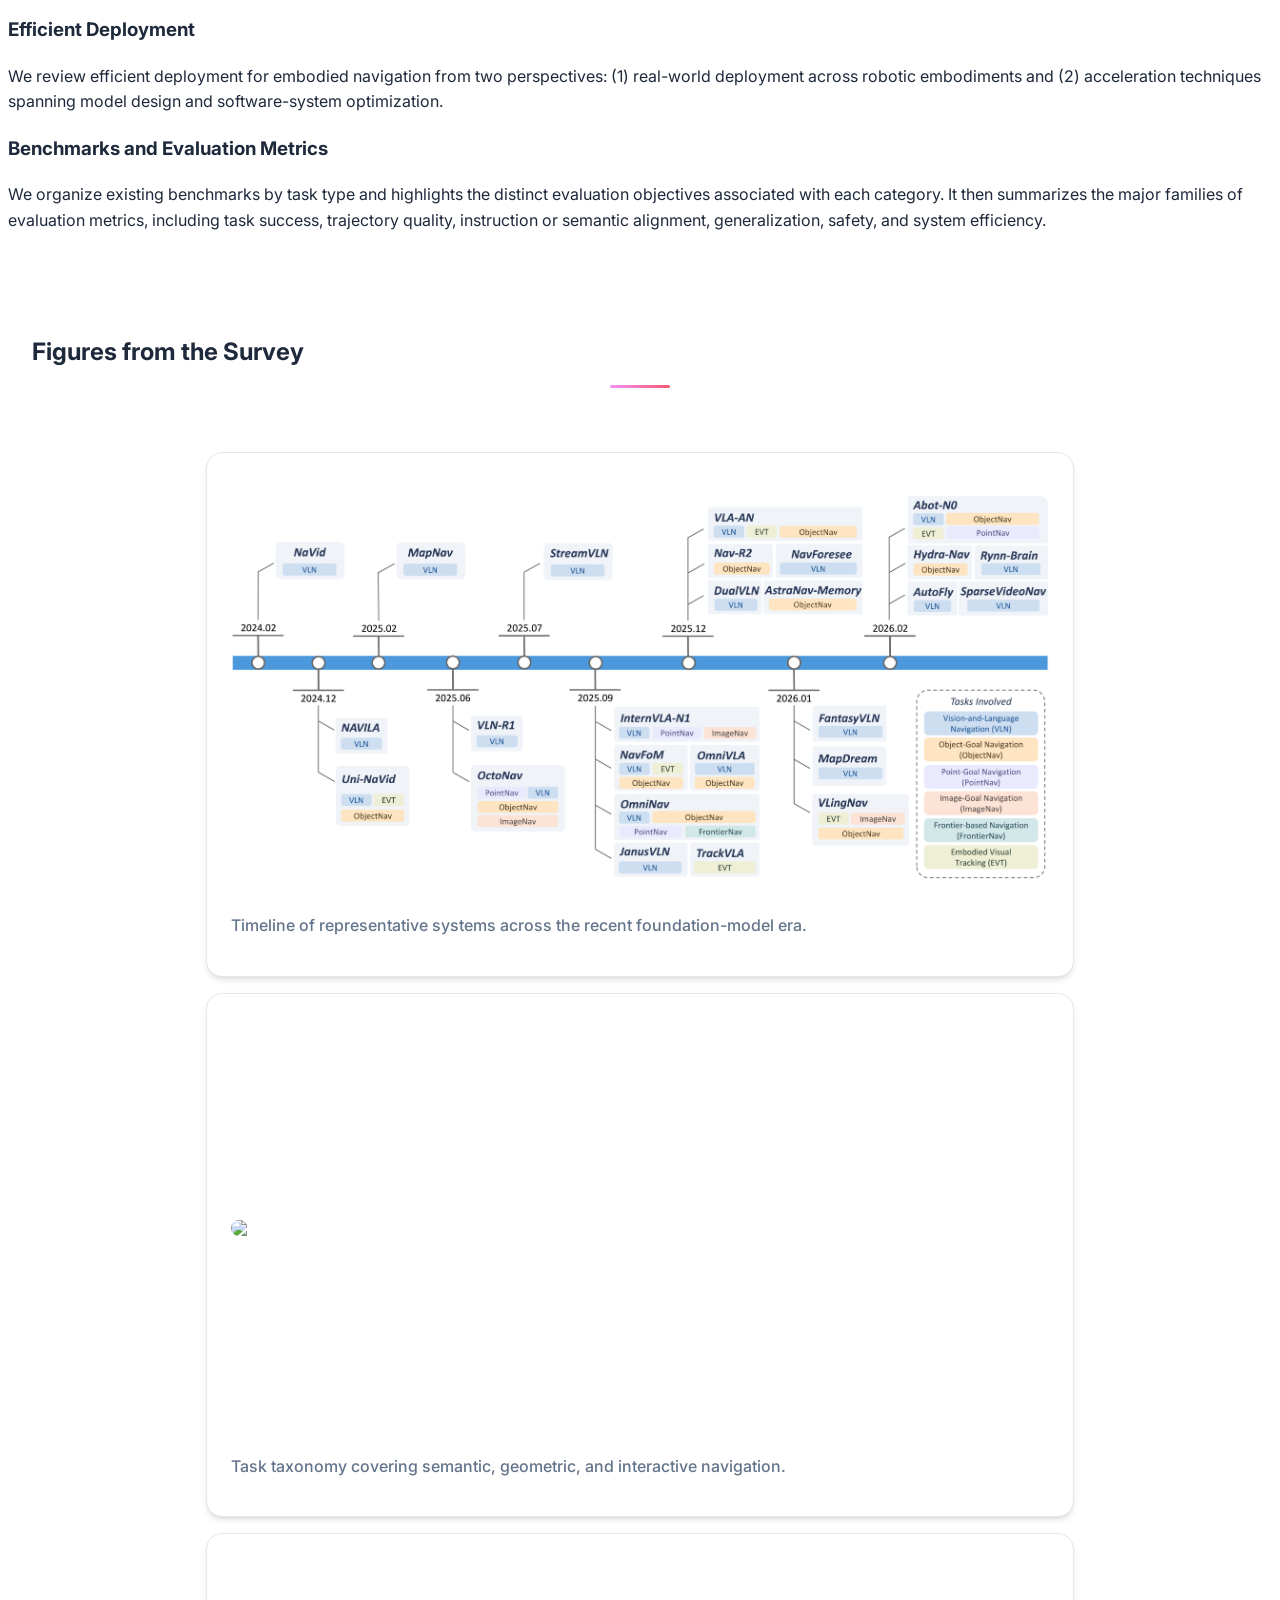
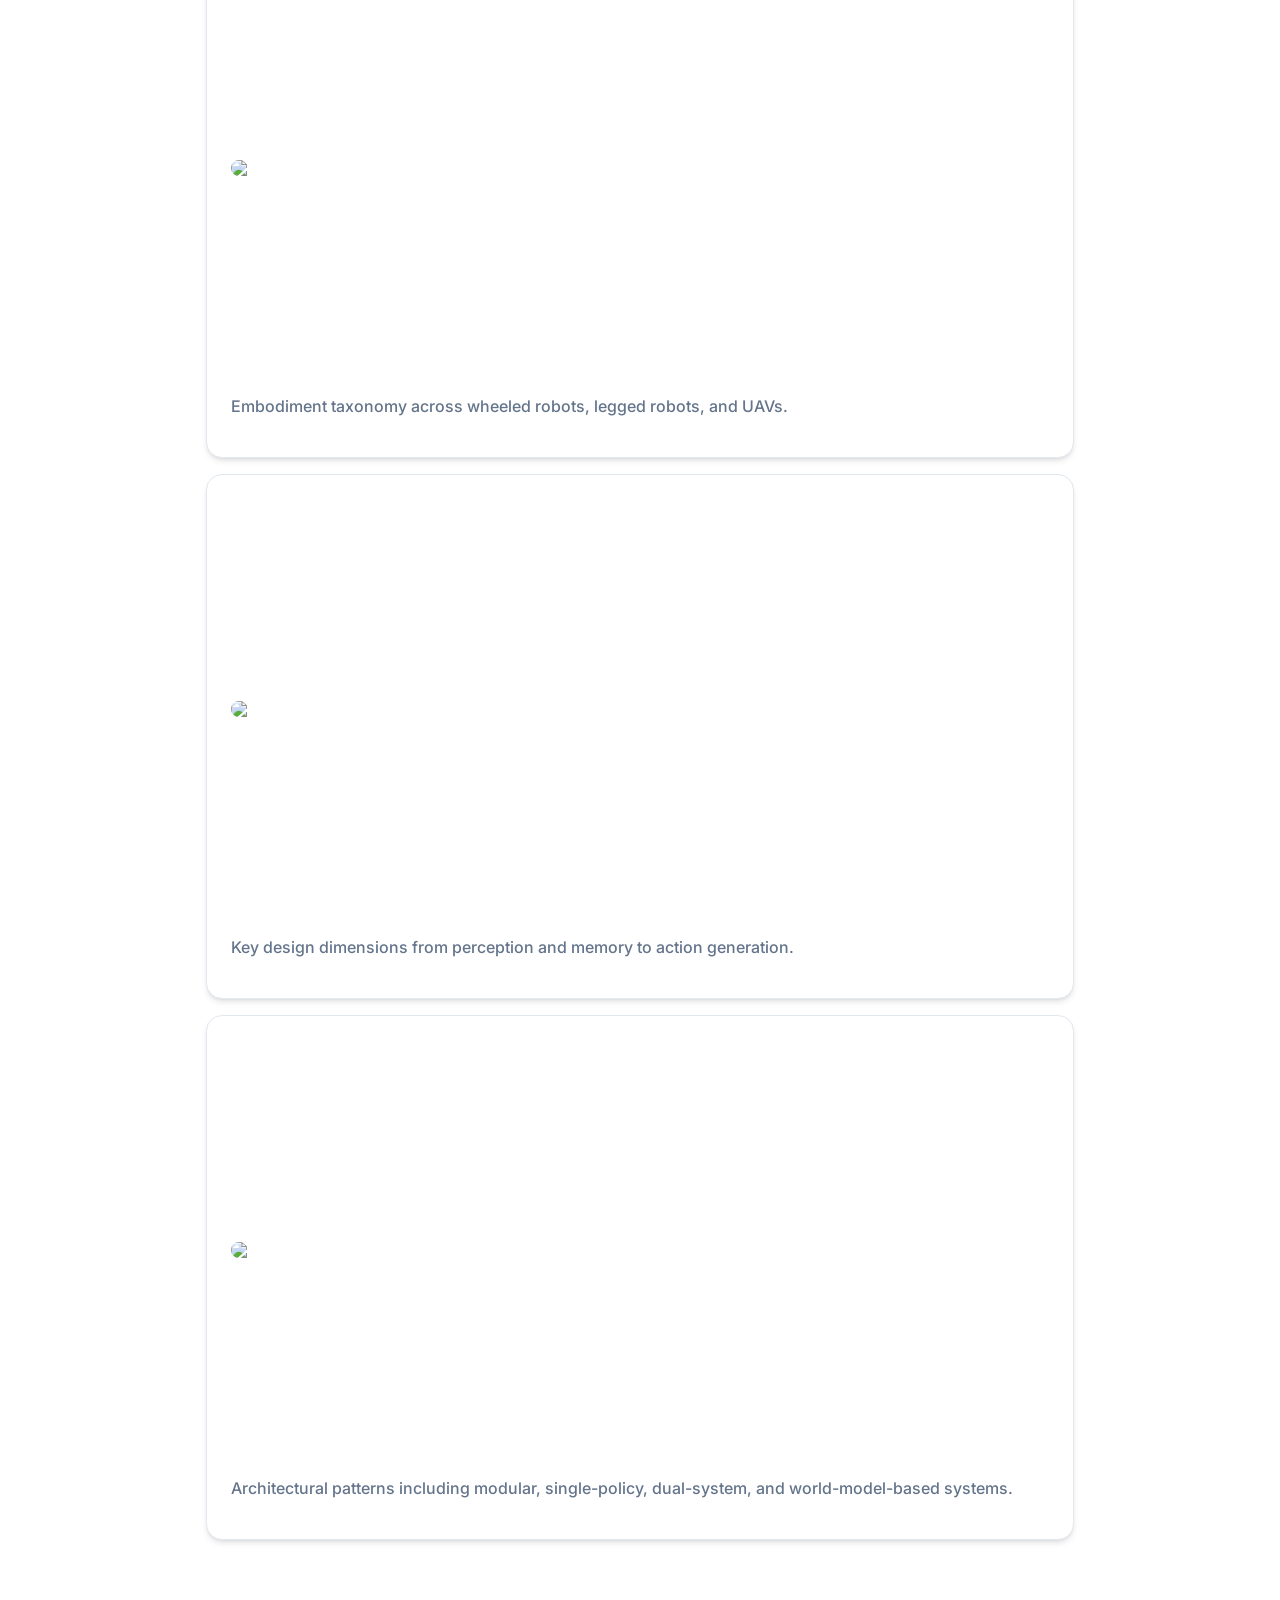
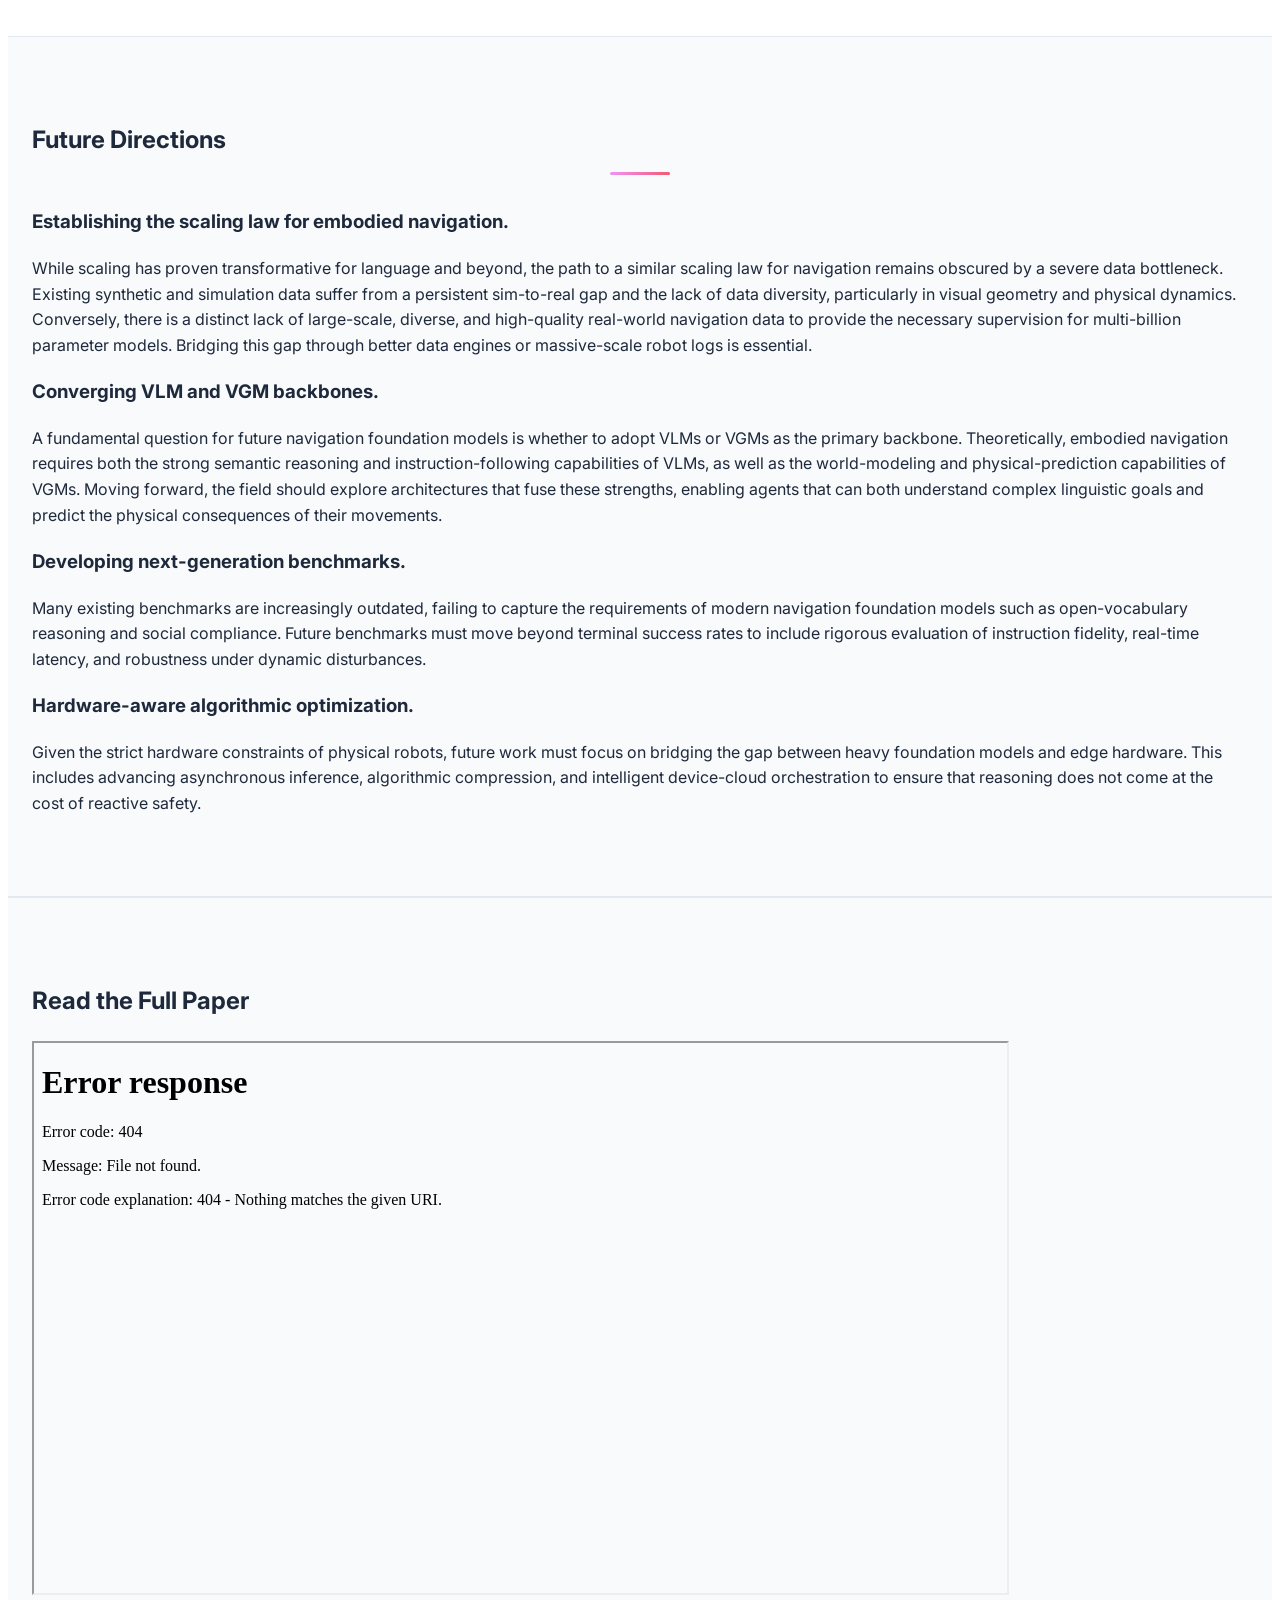
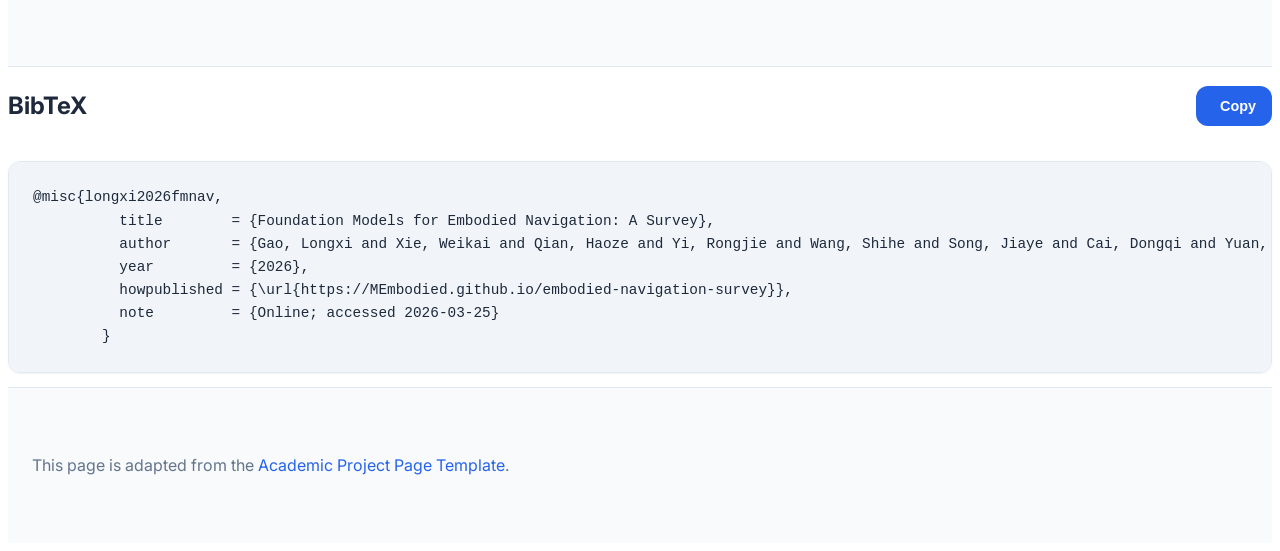
==== commit f449e524: "init" ====
--- a/index.html
+++ b/index.html
@@ -15,7 +15,7 @@
   <meta property="og:site_name" content="Embodied Navigation Survey">
   <meta property="og:title" content="Foundation Models for Embodied Navigation: A Survey">
   <meta property="og:description" content="A survey of how LLMs, VLMs, and world-model-style systems are reshaping embodied navigation.">
-  <meta property="og:url" content="https://github.com/UbiquitousLearning/EmbodiedNavigation-Survey">
+  <meta property="og:url" content="https://MEmbodied.github.io/embodied-navigation-survey">
   <meta property="og:image" content="static/images/teaser.png">
   <meta property="og:image:width" content="1200">
   <meta property="og:image:height" content="630">
@@ -47,7 +47,7 @@
   <meta name="citation_author" content="Xu, Mengwei">
   <meta name="citation_publication_date" content="2026">
   <meta name="citation_conference_title" content="Survey / Preprint">
-  <meta name="citation_pdf_url" content="static/pdfs/paper.pdf">
+  <meta name="citation_pdf_url" content="static/pdfs/foundation-models-for-embodied-navigation-a-survey.pdf">
 
   <meta name="theme-color" content="#2563eb">
   <meta name="msapplication-TileColor" content="#2563eb">
@@ -114,7 +114,7 @@
       "@type": "Organization",
       "name": "Beijing University of Posts and Telecommunications"
     },
-    "url": "https://github.com/UbiquitousLearning/EmbodiedNavigation-Survey",
+    "url": "https://MEmbodied.github.io/embodied-navigation-survey",
     "image": "static/images/teaser.png",
     "keywords": [
       "Embodied Navigation",
@@ -127,7 +127,7 @@
     "isAccessibleForFree": true,
     "mainEntity": {
       "@type": "WebPage",
-      "@id": "https://github.com/UbiquitousLearning/EmbodiedNavigation-Survey"
+      "@id": "https://MEmbodied.github.io/embodied-navigation-survey"
     }
   }
   </script>
@@ -190,7 +190,7 @@
                   </a>
                 </span>
                 <span class="link-block">
-                  <a href="https://github.com/UbiquitousLearning/EmbodiedNavigation-Survey" target="_blank" rel="noopener noreferrer" class="external-link button is-normal is-rounded is-dark">
+                  <a href="https://github.com/MEmbodied/awesome-embodied-navigation-paper-list" target="_blank" rel="noopener noreferrer" class="external-link button is-normal is-rounded is-dark">
                     <span class="icon">
                       <i class="fab fa-github"></i>
                     </span>
@@ -404,7 +404,7 @@
           title        = {Foundation Models for Embodied Navigation: A Survey},
           author       = {Gao, Longxi and Xie, Weikai and Qian, Haoze and Yi, Rongjie and Wang, Shihe and Song, Jiaye and Cai, Dongqi and Yuan, Jinliang and Liu, Yunhao and Liu, Xuanzhe and Wang, Shangguang and Xu, Mengwei},
           year         = {2026},
-          howpublished = {\url{https://ubiquitouslearning.github.io/}},
+          howpublished = {\url{https://MEmbodied.github.io/embodied-navigation-survey}},
           note         = {Online; accessed 2026-03-25}
         }</code></pre>
       </div>
